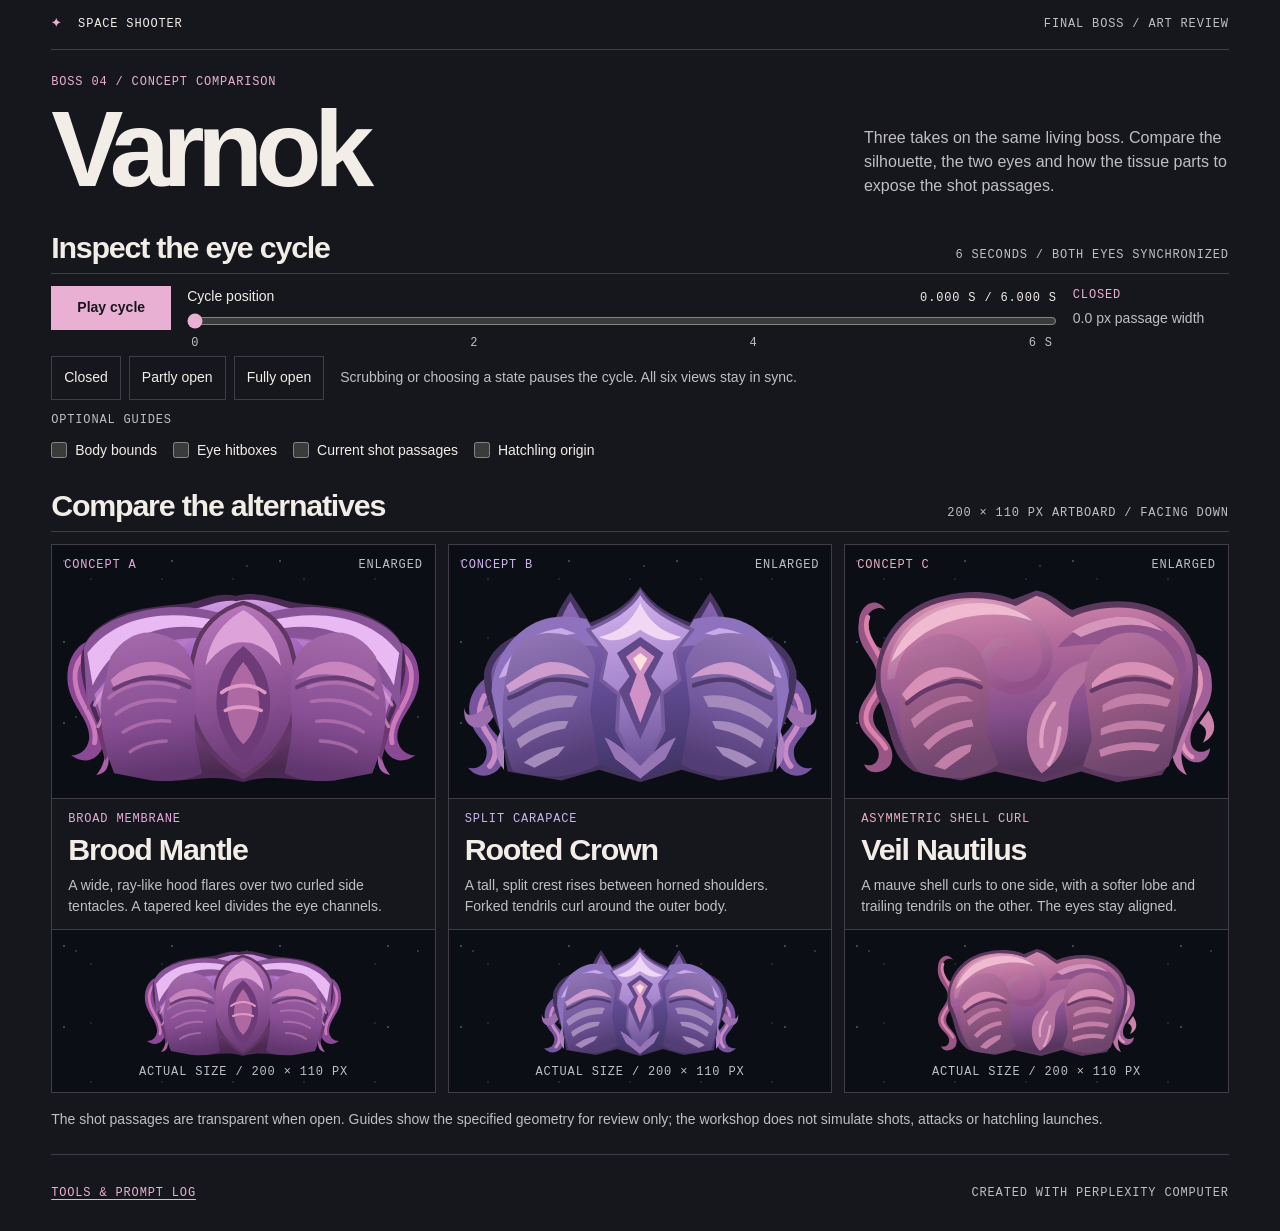
==== finalboss-workshop/Varnok Artwork Workshop (complete ZIP)/index.html @ f7d68237 "Integrate boss 1–3 artwork and save Varnok workshop checkpoint" ====
<!doctype html>
<html lang="en">
<head>
  <meta charset="utf-8">
  <meta name="viewport" content="width=device-width, initial-scale=1">
  <meta name="theme-color" content="#15171c">
  <meta name="description" content="Three Varnok concept alternatives with an exact six-second eye and shot-passage preview.">
  <link rel="icon" href="data:,">
  <link rel="stylesheet" href="./base.css">
  <link rel="stylesheet" href="./style.css">
  <script src="./geometry.js" defer></script>
  <script src="./workshop.js" defer></script>
  <title>Varnok | Final Boss Artwork Workshop</title>
</head>
<body>
  <a class="skip" href="#workshop">Skip to workshop</a>
  <header class="wrap">
    <div class="mast"><span><b aria-hidden="true">✦</b> Space Shooter</span><span>Final boss / Art review</span></div>
    <div class="heading">
      <div><p class="kicker">Boss 04 / Concept comparison</p><h1>Varnok</h1></div>
      <p>Three takes on the same living boss. Compare the silhouette, the two eyes and how the tissue parts to expose the shot passages.</p>
    </div>
  </header>

  <main class="wrap" id="workshop">
    <section class="controls" aria-labelledby="cycle-heading">
      <div class="section-line"><h2 id="cycle-heading">Inspect the eye cycle</h2><span>6 seconds / Both eyes synchronized</span></div>
      <div class="transport">
        <button type="button" id="play" disabled>Play cycle</button>
        <div class="scrub">
          <div class="scrub-top"><label for="timeline">Cycle position</label><output id="position" for="timeline" aria-live="off">0.000 s / 6.000 s</output></div>
          <input type="range" id="timeline" min="0" max="6000" step="1" value="0" disabled>
          <div class="ruler" aria-hidden="true"><span>0</span><span>2</span><span>4</span><span>6 s</span></div>
        </div>
        <div class="readout"><span id="phase">Closed</span><span id="aperture">0.0 px passage width</span></div>
      </div>
      <div class="presets" aria-label="Jump to a paused state">
        <button type="button" data-time="0" disabled>Closed</button>
        <button type="button" data-time="2250" disabled>Partly open</button>
        <button type="button" data-time="2500" disabled>Fully open</button>
        <p>Scrubbing or choosing a state pauses the cycle. All six views stay in sync.</p>
      </div>
      <fieldset class="guides">
        <legend>Optional guides</legend>
        <label><input type="checkbox" data-guide="bounds"> Body bounds</label>
        <label><input type="checkbox" data-guide="eyes"> Eye hitboxes</label>
        <label><input type="checkbox" data-guide="passages"> Current shot passages</label>
        <label><input type="checkbox" data-guide="origin"> Hatchling origin</label>
      </fieldset>
      <noscript><p>Enable JavaScript to composite the SVG layers and inspect the eye cycle.</p></noscript>
    </section>

    <section class="collection" aria-labelledby="concept-heading">
      <div class="section-line"><h2 id="concept-heading">Compare the alternatives</h2><span>200 × 110 px artboard / Facing down</span></div>
      <div class="plates">
        <article class="plate mantle" aria-labelledby="mantle">
          <figure class="large space"><figcaption><span>Concept A</span><span>Enlarged</span></figcaption><div class="slot" data-concept="brood-mantle" data-alt="Brood Mantle, a broad violet hood with curled outer tentacles and a tapered central keel."></div></figure>
          <div class="copy"><p class="kicker">Broad membrane</p><h3 id="mantle">Brood Mantle</h3><p>A wide, ray-like hood flares over two curled side tentacles. A tapered keel divides the eye channels.</p></div>
          <figure class="native space"><div class="slot" data-concept="brood-mantle"></div><figcaption>Actual size / 200 × 110 px</figcaption></figure>
        </article>
        <article class="plate rooted" aria-labelledby="rooted">
          <figure class="large space"><figcaption><span>Concept B</span><span>Enlarged</span></figcaption><div class="slot" data-concept="rooted-crown" data-alt="Rooted Crown, a tall lilac crest with split horns and forked tentacles."></div></figure>
          <div class="copy"><p class="kicker">Split carapace</p><h3 id="rooted">Rooted Crown</h3><p>A tall, split crest rises between horned shoulders. Forked tendrils curl around the outer body.</p></div>
          <figure class="native space"><div class="slot" data-concept="rooted-crown"></div><figcaption>Actual size / 200 × 110 px</figcaption></figure>
        </article>
        <article class="plate veil" aria-labelledby="veil">
          <figure class="large space"><figcaption><span>Concept C</span><span>Enlarged</span></figcaption><div class="slot" data-concept="veil-nautilus" data-alt="Veil Nautilus, an asymmetric mauve organism with a shell-like curl on the left and trailing tendrils."></div></figure>
          <div class="copy"><p class="kicker">Asymmetric shell curl</p><h3 id="veil">Veil Nautilus</h3><p>A mauve shell curls to one side, with a softer lobe and trailing tendrils on the other. The eyes stay aligned.</p></div>
          <figure class="native space"><div class="slot" data-concept="veil-nautilus"></div><figcaption>Actual size / 200 × 110 px</figcaption></figure>
        </article>
      </div>
    </section>
    <p class="note">The shot passages are transparent when open. Guides show the specified geometry for review only; the workshop does not simulate shots, attacks or hatchling launches.</p>
  </main>
  <footer class="wrap footer"><a href="./Tools-and-prompt-log.md" target="_blank" rel="noopener noreferrer">Tools &amp; prompt log</a><span>Created with Perplexity Computer</span></footer>
</body>
</html>
---- finalboss-workshop/Varnok Artwork Workshop (complete ZIP)/base.css ----
* { box-sizing: border-box; }
body, h1, h2, h3, p, figure { margin: 0; }
button, input { font: inherit; }
:focus-visible { outline: 2px solid var(--accent); outline-offset: 4px; }
.skip { position: absolute; z-index: 2; top: var(--s2); left: var(--s4); background: var(--paper); color: var(--bg); padding: var(--s2) var(--s4); transform: translateY(-200%); }
.skip:focus { transform: none; }
---- finalboss-workshop/Varnok Artwork Workshop (complete ZIP)/style.css ----
:root {
  color-scheme: dark;
  --bg: #15171c; --ink: #0b0f15; --paper: #f3ede8; --muted: #c1bec5;
  --accent: #e9b0d3; --rule: #403d47;
  --s1: .25rem; --s2: .5rem; --s3: .75rem; --s4: 1rem; --s5: 1.25rem;
  --s6: 1.5rem; --s8: 2rem; --s10: 2.5rem; --s12: 3rem; --s16: 4rem;
  --sans: "Helvetica Neue", Arial, sans-serif;
  --mono: "SFMono-Regular", Consolas, "Liberation Mono", monospace;
  --xs: .75rem; --sm: .875rem; --text: 1rem;
  --hero: clamp(3.3rem, 1.8rem + 6.2vw, 7rem); --title: clamp(1.45rem, 1.18rem + .9vw, 2.08rem);
}
body { background: var(--bg); color: var(--paper); font: var(--text)/1.5 var(--sans); }
.wrap { width: min(100% - 2 * clamp(var(--s4), 4vw, var(--s16)), 77rem); margin-inline: auto; }
.mast, .footer, .section-line { display: flex; flex-wrap: wrap; justify-content: space-between; align-items: baseline; gap: var(--s2) var(--s4); }
.mast, .footer, .section-line > span, .kicker, figcaption, .ruler, legend, #phase, #position { font: var(--xs)/1.4 var(--mono); letter-spacing: .07em; text-transform: uppercase; }
.mast, .footer { padding-block: var(--s4); color: var(--muted); }
.mast { border-bottom: 1px solid var(--rule); }
.mast span:first-child { color: var(--paper); }
.mast b { color: var(--accent); margin-right: var(--s2); }
.heading { display: flex; align-items: end; justify-content: space-between; gap: var(--s4); padding-block: var(--s6) var(--s8); }
.heading > p { max-width: 41ch; color: var(--muted); }
.kicker { color: var(--accent); }
h1 { font-size: var(--hero); line-height: .92; letter-spacing: -.07em; margin-top: var(--s2); }
h2, h3 { font-size: var(--title); line-height: 1.14; letter-spacing: -.04em; }
.section-line { border-bottom: 1px solid var(--rule); padding-bottom: var(--s2); }
.section-line > span { color: var(--muted); }
.transport { display: grid; grid-template-columns: max-content minmax(0, 1fr) minmax(9.75rem, max-content); align-items: start; gap: var(--s4); padding-block: var(--s3) var(--s1); }
button { background: transparent; color: var(--paper); border: 1px solid var(--rule); min-height: 44px; padding: var(--s2) var(--s3); cursor: pointer; font-size: var(--sm); }
button:hover:not(:disabled) { border-color: var(--accent); background: #292333; }
button:disabled { opacity: .65; cursor: default; }
#play { background: var(--accent); color: var(--bg); border-color: var(--accent); min-width: 7.5rem; font-weight: 700; }
#play:hover:not(:disabled) { background: var(--paper); color: var(--bg); }
.scrub-top { display: flex; flex-wrap: wrap; justify-content: space-between; align-items: baseline; gap: var(--s1) var(--s2); font-size: var(--sm); }
#position { color: var(--paper); font-variant-numeric: tabular-nums; }
#timeline { display: block; width: 100%; margin: 0; height: 28px; accent-color: var(--accent); cursor: pointer; }
.ruler { display: flex; justify-content: space-between; color: var(--muted); padding-inline: var(--s1); }
.readout { display: grid; gap: var(--s1); align-content: center; min-height: 44px; color: var(--muted); font-size: var(--sm); }
#phase { color: var(--accent); }
.presets { display: flex; align-items: center; flex-wrap: wrap; gap: var(--s2); }
.presets p { margin-left: var(--s2); color: var(--muted); font-size: var(--sm); }
.guides { border: 0; margin: var(--s3) 0 0; padding: 0; min-width: 0; display: flex; gap: 0 var(--s4); flex-wrap: wrap; }
.guides legend { padding: 0; color: var(--muted); }
.guides label { display: flex; gap: var(--s2); align-items: center; min-height: 44px; cursor: pointer; font-size: var(--sm); }
.guides input { accent-color: var(--accent); width: var(--s4); height: var(--s4); margin: 0; }
.collection { margin-top: var(--s4); }
.plates { display: grid; grid-template-columns: repeat(3,minmax(0,1fr)); gap: var(--s3); margin-top: var(--s3); }
.plate { min-width: 0; display: grid; grid-template-rows: auto 1fr auto; border: 1px solid var(--rule); --spec: #e7aadb; }
.rooted { --spec: #ceb4ec; }.veil { --spec: #e9b0be; }
.space {
  background-color: var(--ink);
  background-image: radial-gradient(circle at 12px 16px, #b6c8e158 .65px, transparent 1px), radial-gradient(circle at 39px 34px, #a5b6d13d .5px, transparent 1px), radial-gradient(circle at 24px 21px, #d9e5ef45 .55px, transparent 1px);
  background-size: 108px 81px, 71px 59px, 171px 151px;
}
.large { min-height: 244px; position: relative; padding: var(--s10) var(--s3) var(--s4); display: grid; place-items: center; }
.large figcaption { position: absolute; inset: var(--s3) var(--s3) auto; display: flex; justify-content: space-between; gap: var(--s1); color: var(--muted); }
.large figcaption span:first-child, .copy .kicker { color: var(--spec); }
.slot { aspect-ratio: 200 / 110; }
.large .slot { width: min(100%, 366px); }
.slot svg { display: block; width: 100%; height: 100%; overflow: visible; }
.copy { padding: var(--s3) var(--s4); border-block: 1px solid var(--rule); }
.copy h3 { margin-block: var(--s1) var(--s2); }
.copy p:not(.kicker) { color: var(--muted); font-size: var(--sm); }
.native { padding: var(--s4) var(--s3) var(--s3); display: grid; justify-items: center; gap: var(--s2); color: var(--muted); }
.native .slot { width: 200px; height: 110px; }
.note { margin-top: var(--s4); color: var(--muted); font-size: var(--sm); }
.footer { border-top: 1px solid var(--rule); margin-top: var(--s6); }
.footer a { color: var(--accent); display: inline-flex; align-items: center; min-height: 44px; text-underline-offset: 3px; }
.guide-overlay { pointer-events: none; }
.guide-overlay [data-overlay] { display: none; }
.guide-overlay [data-overlay].on { display: inline; }
.guide-overlay [data-overlay] > * { vector-effect: non-scaling-stroke; }
.guide-bounds { stroke: #e8e1dfbf; stroke-dasharray: 4 3; fill: none; }
.guide-eyes { stroke: #f5aee6; stroke-dasharray: 2 2; fill: none; }
.guide-passages { stroke: #8ae8d7; fill: #8ae8d725; stroke-width: 1; }
.guide-origin { stroke: #ffda9b; fill: var(--ink); }
@media (max-width: 58rem) {
  .large { min-height: 194px; }
}
@media (max-width: 48rem) {
  .heading { display: block; padding-block: var(--s5) var(--s6); }
  .heading > p { margin-top: var(--s3); }
  .transport { grid-template-columns: minmax(0,1fr) auto; align-items: center; gap: var(--s2); }
  .readout { grid-column: 2; grid-row: 1; text-align: right; }
  .scrub { grid-column: 1 / -1; grid-row: 2; }
  #play { justify-self: start; }
  #timeline { height: 44px; }
  .presets p { margin-left: 0; width: 100%; }
  .guides { column-gap: var(--s3); }
  .plates { grid-template-columns: 1fr; gap: var(--s5); }
  .large { min-height: 212px; }
}
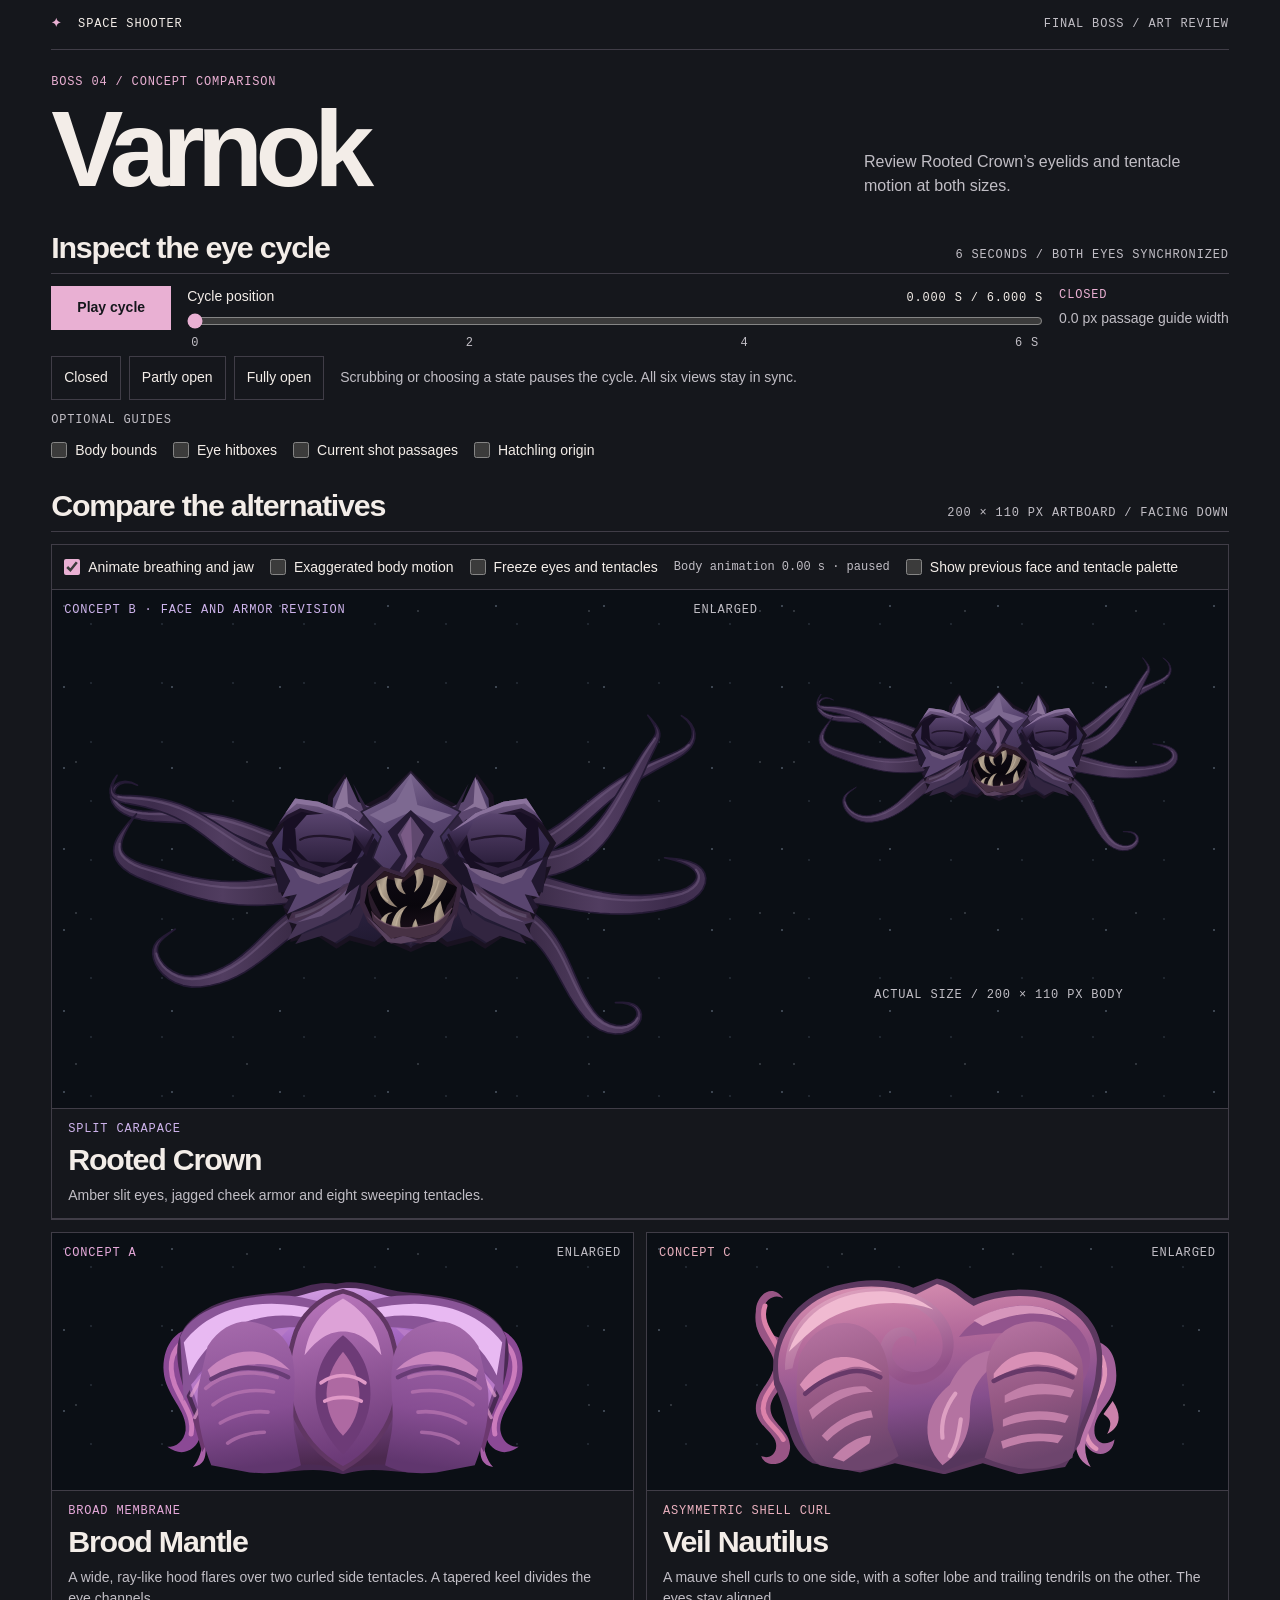
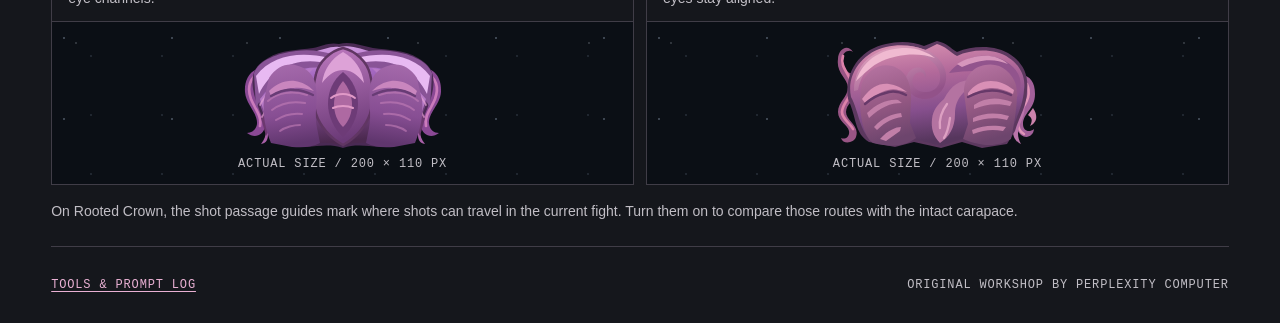
==== commit b28b3c22: "Polish boss animations, projectile visuals, and supply drops" ====
--- a/finalboss-workshop/Varnok Artwork Workshop (complete ZIP)/index.html
+++ b/finalboss-workshop/Varnok Artwork Workshop (complete ZIP)/index.html
@@ -4,11 +4,12 @@
   <meta charset="utf-8">
   <meta name="viewport" content="width=device-width, initial-scale=1">
   <meta name="theme-color" content="#15171c">
-  <meta name="description" content="Three Varnok concept alternatives with an exact six-second eye and shot-passage preview.">
+  <meta name="description" content="Review the selected Rooted Crown revision and compare it with the original Varnok alternatives.">
   <link rel="icon" href="data:,">
   <link rel="stylesheet" href="./base.css">
   <link rel="stylesheet" href="./style.css">
   <script src="./geometry.js" defer></script>
+  <script src="./artwork.js" defer></script>
   <script src="./workshop.js" defer></script>
   <title>Varnok | Final Boss Artwork Workshop</title>
 </head>
@@ -18,7 +19,7 @@
     <div class="mast"><span><b aria-hidden="true">✦</b> Space Shooter</span><span>Final boss / Art review</span></div>
     <div class="heading">
       <div><p class="kicker">Boss 04 / Concept comparison</p><h1>Varnok</h1></div>
-      <p>Three takes on the same living boss. Compare the silhouette, the two eyes and how the tissue parts to expose the shot passages.</p>
+      <p>Review Rooted Crown’s eyelids and tentacle motion at both sizes.</p>
     </div>
   </header>
 
@@ -32,7 +33,7 @@
           <input type="range" id="timeline" min="0" max="6000" step="1" value="0" disabled>
           <div class="ruler" aria-hidden="true"><span>0</span><span>2</span><span>4</span><span>6 s</span></div>
         </div>
-        <div class="readout"><span id="phase">Closed</span><span id="aperture">0.0 px passage width</span></div>
+        <div class="readout"><span id="phase">Closed</span><span id="aperture">0.0 px passage guide width</span></div>
       </div>
       <div class="presets" aria-label="Jump to a paused state">
         <button type="button" data-time="0" disabled>Closed</button>
@@ -53,15 +54,28 @@
     <section class="collection" aria-labelledby="concept-heading">
       <div class="section-line"><h2 id="concept-heading">Compare the alternatives</h2><span>200 × 110 px artboard / Facing down</span></div>
       <div class="plates">
+        <article class="plate rooted" aria-labelledby="rooted">
+          <div class="rooted-comparison">
+            <label><input type="checkbox" id="rooted-body-motion" checked disabled> Animate breathing and jaw</label>
+            <label><input type="checkbox" id="rooted-exaggerated" disabled> Exaggerated body motion</label>
+            <label><input type="checkbox" id="rooted-freeze" disabled> Freeze eyes and tentacles</label>
+            <output id="rooted-body-time" aria-live="off">Body animation 0.00 s · paused</output>
+            <label><input type="checkbox" id="rooted-previous" disabled> Show previous face and tentacle palette</label>
+          </div>
+          <figure class="large space">
+            <figcaption><span>Concept B · Face and armor revision</span><span>Enlarged</span></figcaption>
+            <div class="rooted-stage"><div class="slot" data-concept="rooted-crown" data-alt="Rooted Crown with sharply angled brows, amber slit eyes, dark purple armor and four sweeping tentacles on each side."></div></div>
+          </figure>
+          <figure class="native space">
+            <div class="rooted-stage"><div class="slot" data-concept="rooted-crown"></div></div>
+            <figcaption>Actual size / 200 × 110 px body</figcaption>
+          </figure>
+          <div class="copy"><p class="kicker">Split carapace</p><h3 id="rooted">Rooted Crown</h3><p>Amber slit eyes, jagged cheek armor and eight sweeping tentacles.</p></div>
+        </article>
         <article class="plate mantle" aria-labelledby="mantle">
           <figure class="large space"><figcaption><span>Concept A</span><span>Enlarged</span></figcaption><div class="slot" data-concept="brood-mantle" data-alt="Brood Mantle, a broad violet hood with curled outer tentacles and a tapered central keel."></div></figure>
           <div class="copy"><p class="kicker">Broad membrane</p><h3 id="mantle">Brood Mantle</h3><p>A wide, ray-like hood flares over two curled side tentacles. A tapered keel divides the eye channels.</p></div>
           <figure class="native space"><div class="slot" data-concept="brood-mantle"></div><figcaption>Actual size / 200 × 110 px</figcaption></figure>
-        </article>
-        <article class="plate rooted" aria-labelledby="rooted">
-          <figure class="large space"><figcaption><span>Concept B</span><span>Enlarged</span></figcaption><div class="slot" data-concept="rooted-crown" data-alt="Rooted Crown, a tall lilac crest with split horns and forked tentacles."></div></figure>
-          <div class="copy"><p class="kicker">Split carapace</p><h3 id="rooted">Rooted Crown</h3><p>A tall, split crest rises between horned shoulders. Forked tendrils curl around the outer body.</p></div>
-          <figure class="native space"><div class="slot" data-concept="rooted-crown"></div><figcaption>Actual size / 200 × 110 px</figcaption></figure>
         </article>
         <article class="plate veil" aria-labelledby="veil">
           <figure class="large space"><figcaption><span>Concept C</span><span>Enlarged</span></figcaption><div class="slot" data-concept="veil-nautilus" data-alt="Veil Nautilus, an asymmetric mauve organism with a shell-like curl on the left and trailing tendrils."></div></figure>
@@ -70,8 +84,8 @@
         </article>
       </div>
     </section>
-    <p class="note">The shot passages are transparent when open. Guides show the specified geometry for review only; the workshop does not simulate shots, attacks or hatchling launches.</p>
+    <p class="note">On Rooted Crown, the shot passage guides mark where shots can travel in the current fight. Turn them on to compare those routes with the intact carapace.</p>
   </main>
-  <footer class="wrap footer"><a href="./Tools-and-prompt-log.md" target="_blank" rel="noopener noreferrer">Tools &amp; prompt log</a><span>Created with Perplexity Computer</span></footer>
+  <footer class="wrap footer"><a href="./Tools-and-prompt-log.md" target="_blank" rel="noopener noreferrer">Tools &amp; prompt log</a><span>Original workshop by Perplexity Computer</span></footer>
 </body>
 </html>
--- a/finalboss-workshop/Varnok Artwork Workshop (complete ZIP)/style.css
+++ b/finalboss-workshop/Varnok Artwork Workshop (complete ZIP)/style.css
@@ -43,7 +43,7 @@
 .guides label { display: flex; gap: var(--s2); align-items: center; min-height: 44px; cursor: pointer; font-size: var(--sm); }
 .guides input { accent-color: var(--accent); width: var(--s4); height: var(--s4); margin: 0; }
 .collection { margin-top: var(--s4); }
-.plates { display: grid; grid-template-columns: repeat(3,minmax(0,1fr)); gap: var(--s3); margin-top: var(--s3); }
+.plates { display: grid; grid-template-columns: repeat(2,minmax(0,1fr)); gap: var(--s3); margin-top: var(--s3); }
 .plate { min-width: 0; display: grid; grid-template-rows: auto 1fr auto; border: 1px solid var(--rule); --spec: #e7aadb; }
 .rooted { --spec: #ceb4ec; }.veil { --spec: #e9b0be; }
 .space {
@@ -62,6 +62,20 @@
 .copy p:not(.kicker) { color: var(--muted); font-size: var(--sm); }
 .native { padding: var(--s4) var(--s3) var(--s3); display: grid; justify-items: center; gap: var(--s2); color: var(--muted); }
 .native .slot { width: 200px; height: 110px; }
+.plate.rooted { grid-column: 1 / -1; grid-template-rows: auto; }
+.rooted-comparison { grid-column: 1 / -1; display: flex; flex-wrap: wrap; gap: 0 var(--s4); padding-inline: var(--s3); border-bottom: 1px solid var(--rule); }
+.rooted-comparison label { display: flex; gap: var(--s2); align-items: center; min-height: 44px; cursor: pointer; font-size: var(--sm); }
+.rooted-comparison input { accent-color: var(--accent); width: var(--s4); height: var(--s4); margin: 0; }
+.rooted-comparison output { align-self: center; color: var(--muted); font: var(--xs)/1.4 var(--mono); font-variant-numeric: tabular-nums; }
+.rooted .rooted-stage { width: 100%; overflow-x: auto; }
+.rooted .slot { aspect-ratio: 420 / 280; margin-inline: auto; }
+.rooted .large .slot { width: clamp(560px, 100%, 700px); }
+.rooted .large .slot svg { height: auto; }
+.rooted .native .slot { width: 420px; height: 280px; }
+@media (min-width: 72rem) {
+  .plate.rooted { grid-template-columns: minmax(0, 1fr) 458px; }
+  .rooted .copy { grid-column: 1 / -1; }
+}
 .note { margin-top: var(--s4); color: var(--muted); font-size: var(--sm); }
 .footer { border-top: 1px solid var(--rule); margin-top: var(--s6); }
 .footer a { color: var(--accent); display: inline-flex; align-items: center; min-height: 44px; text-underline-offset: 3px; }
